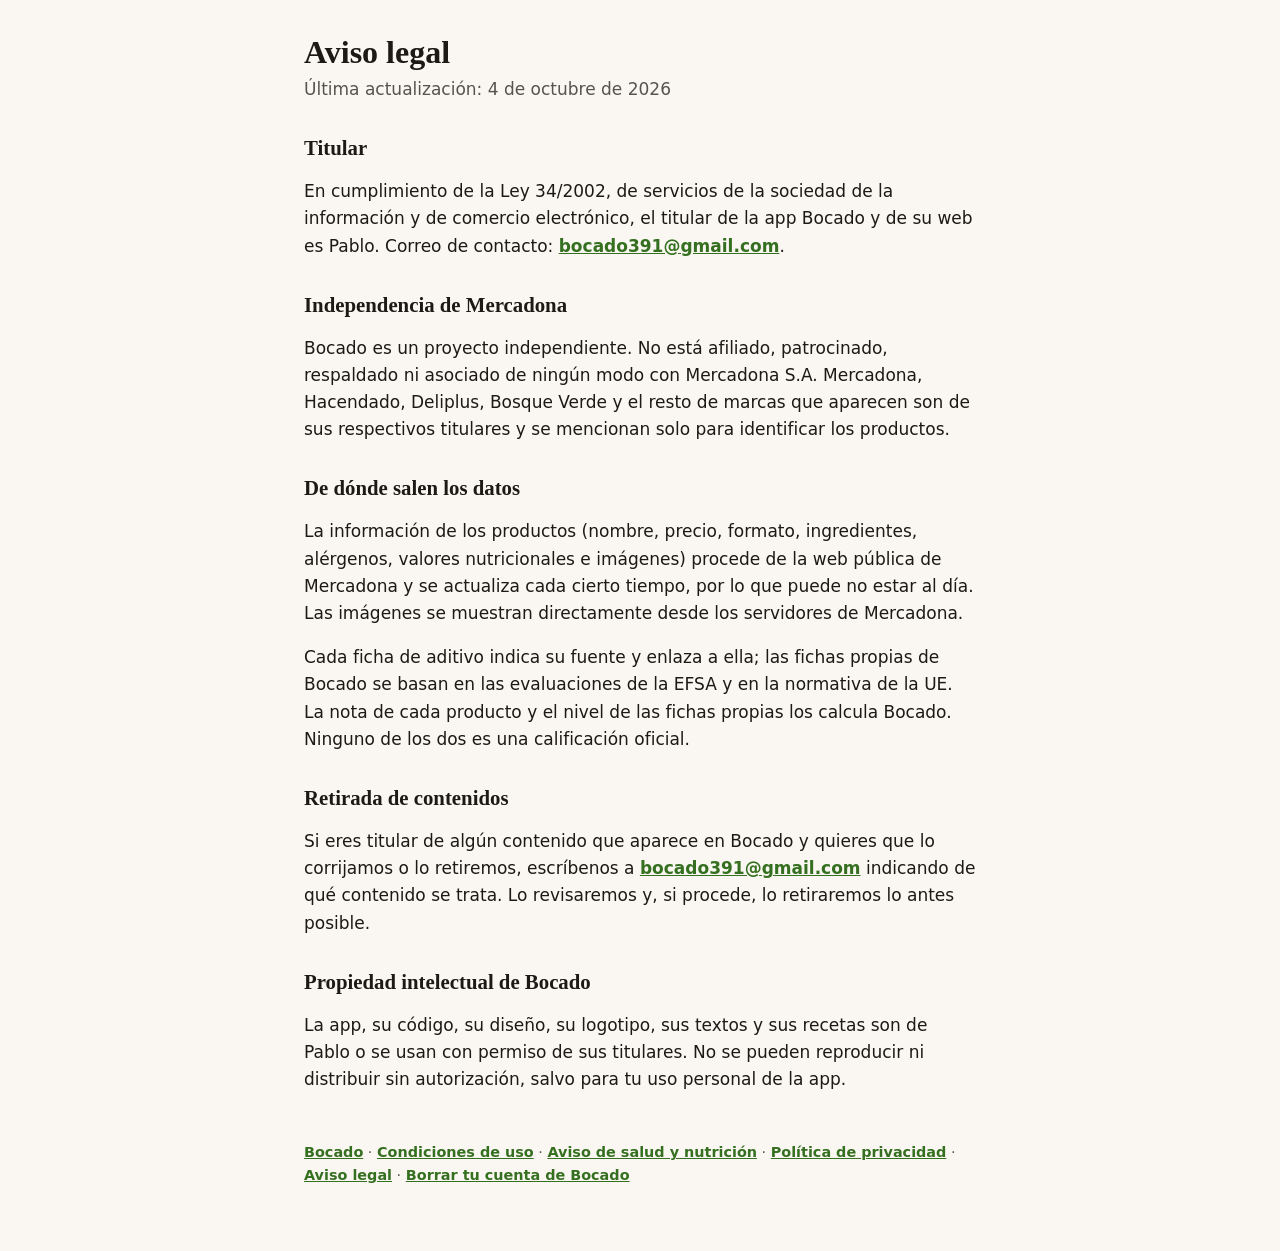
==== aviso-legal.html @ e1ef2081 "Páginas legales de Bocado Condiciones de uso, aviso de salud, política de privacidad, aviso legal y " ====
<!doctype html>
<html lang="es">
<head>
  <meta charset="utf-8">
  <meta name="viewport" content="width=device-width, initial-scale=1">
  <title>Aviso legal · Bocado</title>
  <link rel="stylesheet" href="estilo.css">
</head>
<body>
<main>
  <h1>Aviso legal</h1>
  <p class="fecha">Última actualización: 4 de octubre de 2026</p>
  <h2>Titular</h2>
  <p>En cumplimiento de la Ley 34/2002, de servicios de la sociedad de la información y de comercio electrónico, el titular de la app Bocado y de su web es Pablo. Correo de contacto: <a href="mailto:bocado391@gmail.com">bocado391@gmail.com</a>.</p>
  <h2>Independencia de Mercadona</h2>
  <p>Bocado es un proyecto independiente. No está afiliado, patrocinado, respaldado ni asociado de ningún modo con Mercadona S.A. Mercadona, Hacendado, Deliplus, Bosque Verde y el resto de marcas que aparecen son de sus respectivos titulares y se mencionan solo para identificar los productos.</p>
  <h2>De dónde salen los datos</h2>
  <p>La información de los productos (nombre, precio, formato, ingredientes, alérgenos, valores nutricionales e imágenes) procede de la web pública de Mercadona y se actualiza cada cierto tiempo, por lo que puede no estar al día. Las imágenes se muestran directamente desde los servidores de Mercadona.</p>
  <p>Cada ficha de aditivo indica su fuente y enlaza a ella; las fichas propias de Bocado se basan en las evaluaciones de la EFSA y en la normativa de la UE. La nota de cada producto y el nivel de las fichas propias los calcula Bocado. Ninguno de los dos es una calificación oficial.</p>
  <h2>Retirada de contenidos</h2>
  <p>Si eres titular de algún contenido que aparece en Bocado y quieres que lo corrijamos o lo retiremos, escríbenos a <a href="mailto:bocado391@gmail.com">bocado391@gmail.com</a> indicando de qué contenido se trata. Lo revisaremos y, si procede, lo retiraremos lo antes posible.</p>
  <h2>Propiedad intelectual de Bocado</h2>
  <p>La app, su código, su diseño, su logotipo, sus textos y sus recetas son de Pablo o se usan con permiso de sus titulares. No se pueden reproducir ni distribuir sin autorización, salvo para tu uso personal de la app.</p>
  <footer><a href="index.html">Bocado</a> · <a href="condiciones.html">Condiciones de uso</a> · <a href="salud.html">Aviso de salud y nutrición</a> · <a href="privacidad.html">Política de privacidad</a> · <a href="aviso-legal.html">Aviso legal</a> · <a href="borrar-cuenta.html">Borrar tu cuenta de Bocado</a></footer>
</main>
</body>
</html>
---- estilo.css ----
/* Páginas legales de Bocado. Los colores son los de la app (src/theme/theme.ts). */

:root {
  --fondo: #faf7f2;
  --superficie: #ffffff;
  --tinta: #1c1917;
  --tinta-suave: #57534e;
  --linea: #e3dcd2;
  --acento: #356f20;
  --aviso: #7c5800;
  --aviso-suave: #fbf0d8;
}

@media (prefers-color-scheme: dark) {
  :root {
    --fondo: #171513;
    --superficie: #201d1a;
    --tinta: #f2eee8;
    --tinta-suave: #c9c2b8;
    --linea: #3a352f;
    --acento: #8fc76f;
    --aviso: #f0c66b;
    --aviso-suave: #2e2614;
  }
}

* { box-sizing: border-box; }

body {
  margin: 0;
  background: var(--fondo);
  color: var(--tinta);
  font: 17px/1.6 system-ui, -apple-system, "Segoe UI", Roboto, sans-serif;
}

main {
  max-width: 44rem;
  margin: 0 auto;
  padding: 2rem 1rem 4rem;
}

h1, h2 {
  font-family: Georgia, "Noto Serif", serif;
  line-height: 1.25;
}

h1 { font-size: 2rem; margin: 0 0 0.25rem; }
h2 { font-size: 1.3rem; margin: 2rem 0 0.5rem; }

.fecha { color: var(--tinta-suave); margin-top: 0; }

a { color: var(--acento); font-weight: 600; }

.borrador {
  background: var(--aviso-suave);
  color: var(--aviso);
  border-radius: 12px;
  padding: 0.75rem 1rem;
  font-size: 0.95rem;
}

.recuadro {
  background: var(--superficie);
  border: 1px solid var(--linea);
  border-radius: 12px;
  padding: 1rem 1.25rem;
}

table { border-collapse: collapse; width: 100%; font-size: 0.95rem; }
th, td { text-align: left; vertical-align: top; padding: 0.5rem; border-bottom: 1px solid var(--linea); }

footer { margin-top: 3rem; color: var(--tinta-suave); font-size: 0.9rem; }
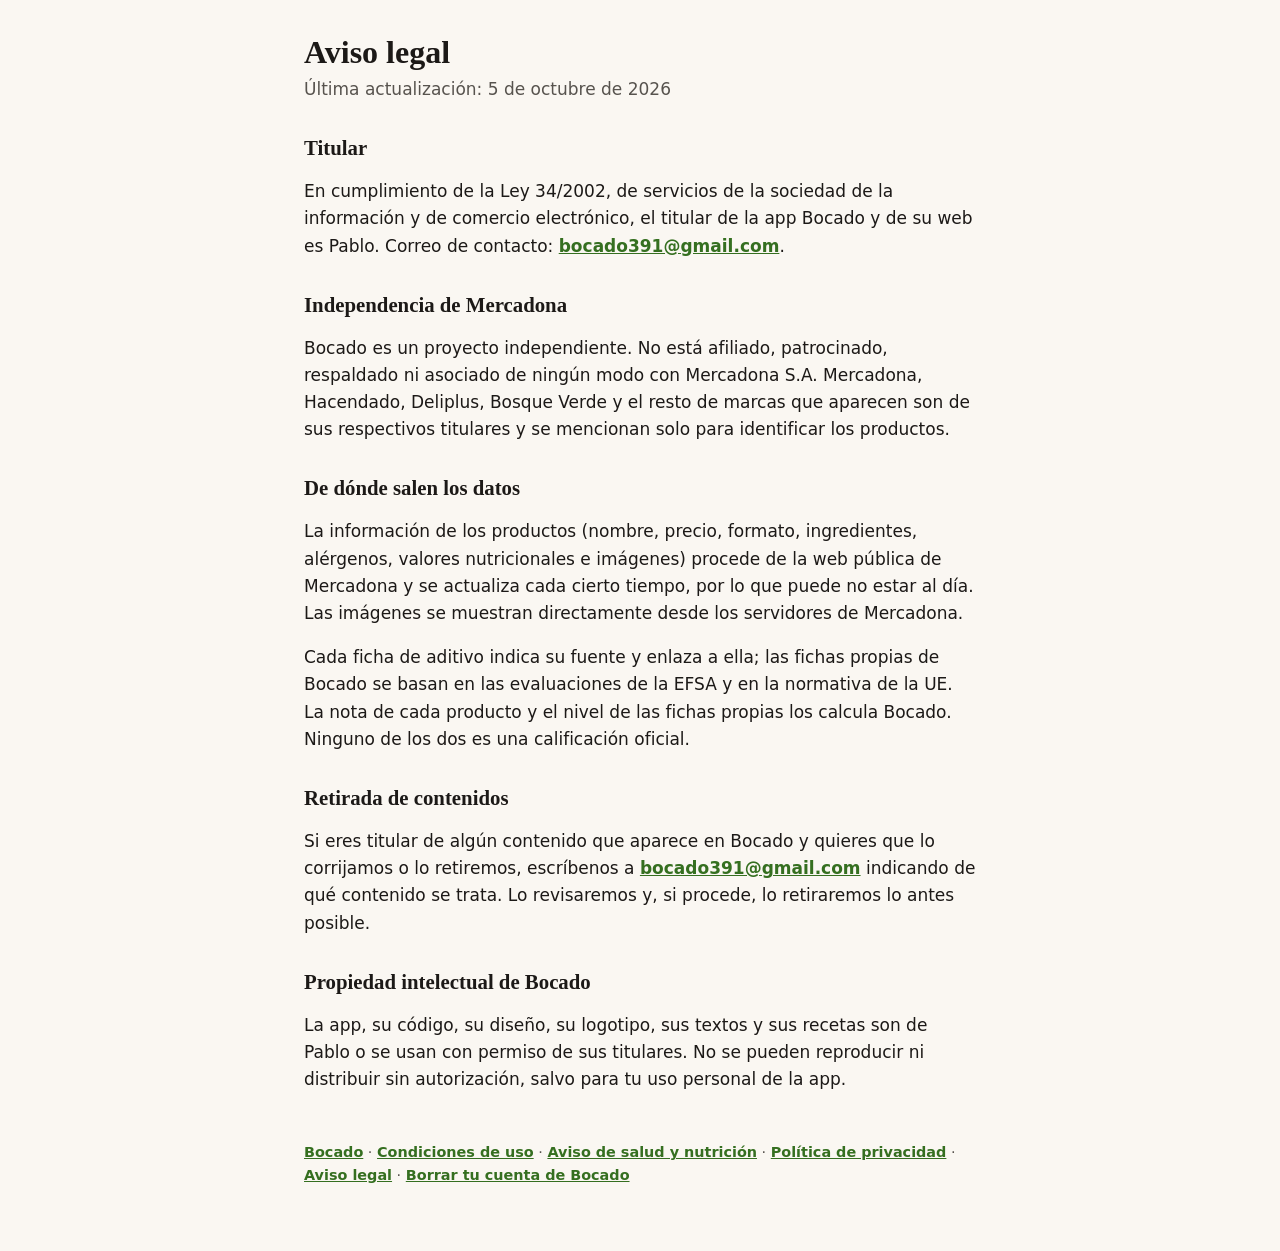
==== commit 9365d371: "Precio de la suscripción: 3,99 € al mes Co-Authored-By: Claude Opus 5.5 <noreply@anthropic.com> Clau" ====
--- a/aviso-legal.html
+++ b/aviso-legal.html
@@ -9,7 +9,7 @@
 <body>
 <main>
   <h1>Aviso legal</h1>
-  <p class="fecha">Última actualización: 4 de octubre de 2026</p>
+  <p class="fecha">Última actualización: 5 de octubre de 2026</p>
   <h2>Titular</h2>
   <p>En cumplimiento de la Ley 34/2002, de servicios de la sociedad de la información y de comercio electrónico, el titular de la app Bocado y de su web es Pablo. Correo de contacto: <a href="mailto:bocado391@gmail.com">bocado391@gmail.com</a>.</p>
   <h2>Independencia de Mercadona</h2>
